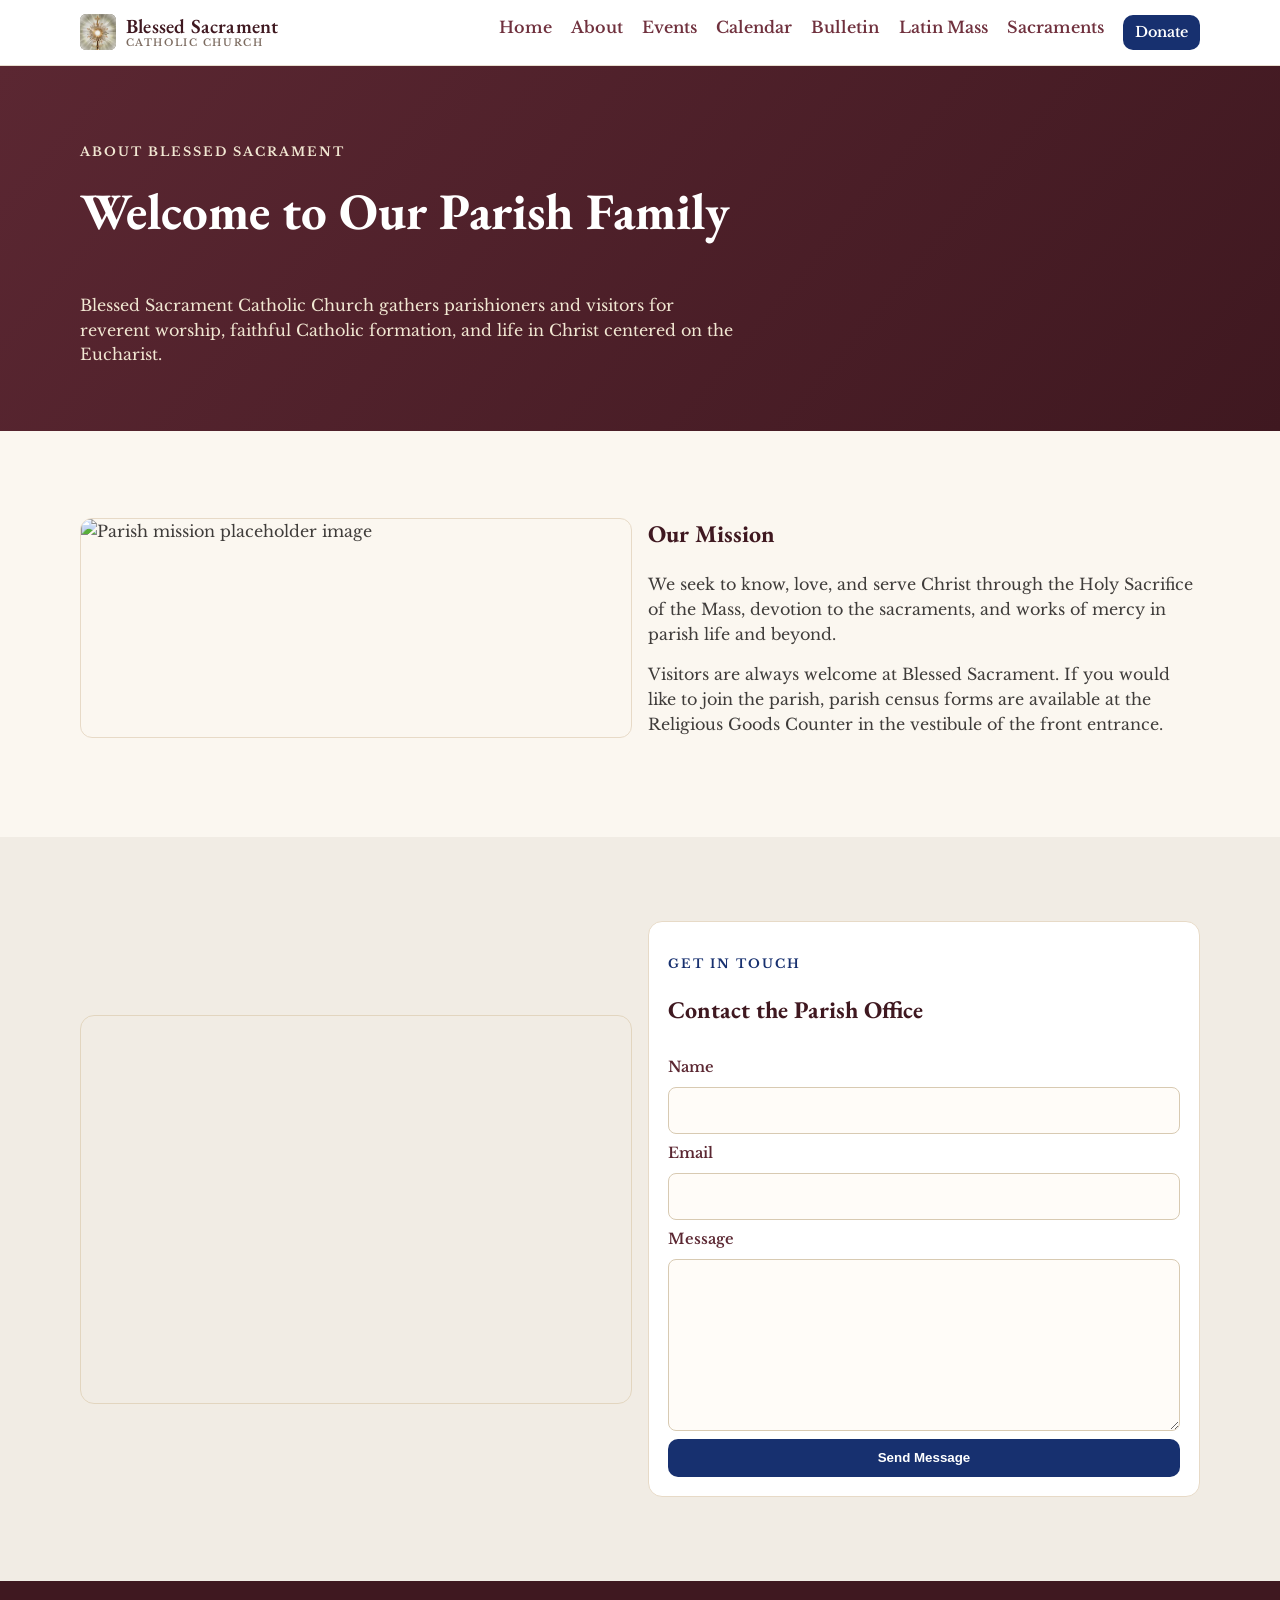
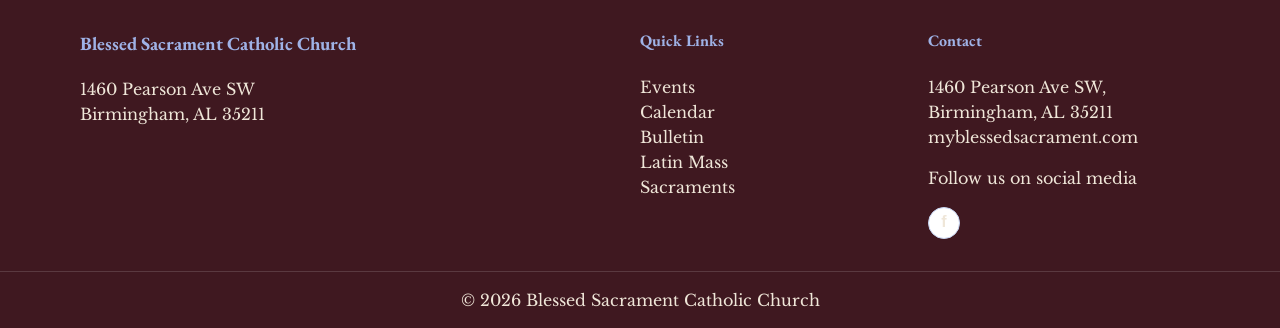
==== about.html @ d4fd8789 "initial development" ====
<!DOCTYPE html>
<html lang="en">
<head>
  <meta charset="UTF-8">
  <meta name="viewport" content="width=device-width, initial-scale=1.0">
  <title>About | Blessed Sacrament Catholic Church</title>
  <link rel="preconnect" href="https://fonts.googleapis.com">
  <link rel="preconnect" href="https://fonts.gstatic.com" crossorigin>
  <link href="https://fonts.googleapis.com/css2?family=EB+Garamond:wght@500;600;700&family=Libre+Baskerville:wght@400;700&display=swap" rel="stylesheet">
  <link rel="stylesheet" href="styles.css">
</head>
<body>
  <nav class="site-nav">
    <div class="container nav-inner">
      <a class="brand" href="index.html"><span class="brand-mark"><img src="assets/nav-icon.png" alt="Blessed Sacrament icon"></span><span class="brand-wordmark"><span class="brand-title">Blessed Sacrament</span><span class="brand-subtitle">Catholic Church</span></span></a>
      <button id="menu-toggle" class="menu-toggle" aria-label="Toggle menu">Menu</button>
      <ul id="nav-links" class="nav-links">
        <li><a href="index.html">Home</a></li>
        <li><a href="about.html">About</a></li>
        <li><a href="events.html">Events</a></li><li><a href="events.html#calendar">Calendar</a></li>
        <li><a href="bulletin.html">Bulletin</a></li>
        <li><a href="latin-mass.html">Latin Mass</a></li>
        <li><a href="sacraments.html">Sacraments</a></li>
        <li><a class="btn btn-primary btn-small" href="index.html#donate">Donate</a></li>
      </ul>
    </div>
  </nav>

  <main>
    <section class="page-header">
      <div class="container">
        <p class="kicker">About Blessed Sacrament</p>
        <h1>Welcome to Our Parish Family</h1>
        <p>Blessed Sacrament Catholic Church gathers parishioners and visitors for reverent worship, faithful Catholic formation, and life in Christ centered on the Eucharist.</p>
      </div>
    </section>

    <section class="section">
      <div class="container grid-2 align-center">
        <img class="placeholder-img" src="https://picsum.photos/seed/blessedmission/900/700" alt="Parish mission placeholder image">
        <div>
          <h2>Our Mission</h2>
          <p>We seek to know, love, and serve Christ through the Holy Sacrifice of the Mass, devotion to the sacraments, and works of mercy in parish life and beyond.</p>
          <p>Visitors are always welcome at Blessed Sacrament. If you would like to join the parish, parish census forms are available at the Religious Goods Counter in the vestibule of the front entrance.</p>
        </div>
      </div>
    </section>

    <section id="contact" class="section section-alt">
      <div class="container grid-2 align-center">
        <div class="map-wrap">
          <iframe
            title="Blessed Sacrament Catholic Church map"
            src="https://www.google.com/maps?q=1460+Pearson+Ave+SW+Birmingham+AL+35211&output=embed"
            loading="lazy"
            referrerpolicy="no-referrer-when-downgrade"></iframe>
        </div>
        <form class="contact-form" action="#" method="post">
          <p class="kicker">Get in Touch</p>
          <h2>Contact the Parish Office</h2>
          <label for="name">Name</label>
          <input id="name" name="name" type="text" required>
          <label for="email">Email</label>
          <input id="email" name="email" type="email" required>
          <label for="message">Message</label>
          <textarea id="message" name="message" rows="6" required></textarea>
          <button class="btn btn-primary" type="submit">Send Message</button>
        </form>
      </div>
    </section>
  </main>

  <footer class="site-footer">
    <div class="container footer-grid">
      <div>
        <h3>Blessed Sacrament Catholic Church</h3>
        <p>1460 Pearson Ave SW<br>Birmingham, AL 35211</p>
      </div>
      <div>
        <h4>Quick Links</h4>
        <ul>
          <li><a href="events.html">Events</a></li><li><a href="events.html#calendar">Calendar</a></li>
          <li><a href="bulletin.html">Bulletin</a></li>
          <li><a href="latin-mass.html">Latin Mass</a></li>
          <li><a href="sacraments.html">Sacraments</a></li>
        </ul>
      </div>
      <div>
        <h4>Contact</h4>
        <p>1460 Pearson Ave SW, Birmingham, AL 35211<br><a href="https://myblessedsacrament.com/" target="_blank" rel="noopener noreferrer">myblessedsacrament.com</a></p>
        <p>Follow us on social media</p>
        <div class="social-row">
          <a class="social-icon" href="https://www.facebook.com/pages/Blessed-Sacrament-Catholic-Church/217249931635364" target="_blank" rel="noopener noreferrer" aria-label="Blessed Sacrament Facebook">f</a>
        </div>
      </div>
    </div>
    <p class="copyright">© <span id="year"></span> Blessed Sacrament Catholic Church</p>
  </footer>
  <script src="script.js"></script>
</body>
</html>
---- styles.css ----
:root {
  --burgundy-900: #3f1820;
  --burgundy-800: #5b2732;
  --burgundy-700: #70313e;
  --gold-500: #17306f;
  --gold-300: #9fb2e6;
  --cream-50: #fbf7f0;
  --stone-100: #f1ece4;
  --slate-700: #3f3c3a;
  --white: #ffffff;
}

*,
*::before,
*::after {
  box-sizing: border-box;
}

body {
  margin: 0;
  font-family: "Libre Baskerville", Georgia, serif;
  color: var(--slate-700);
  background: var(--cream-50);
  line-height: 1.55;
}

html {
  scroll-behavior: smooth;
}

h1,
h2,
h3,
h4 {
  margin-top: 0;
  font-family: "EB Garamond", "Times New Roman", serif;
  color: var(--burgundy-900);
}

a {
  color: var(--burgundy-700);
  text-decoration: none;
}

a:hover {
  text-decoration: underline;
}

.container {
  width: min(1120px, 92%);
  margin: 0 auto;
}

.topbar {
  background: var(--burgundy-900);
  color: var(--stone-100);
  font-size: 0.9rem;
}

.topbar-inner {
  display: flex;
  justify-content: space-between;
  align-items: center;
  gap: 1rem;
  padding: 0.5rem 0;
}

.topbar a {
  color: var(--gold-300);
}

.site-nav {
  background: rgba(255, 255, 255, 0.95);
  border-bottom: 1px solid #e8ded0;
  position: sticky;
  top: 0;
  z-index: 100;
  transition: box-shadow 220ms ease, background-color 220ms ease;
}

.site-nav.nav-scrolled {
  box-shadow: 0 10px 28px rgba(63, 24, 32, 0.12);
  background: rgba(255, 255, 255, 0.98);
}

.nav-inner {
  display: flex;
  justify-content: space-between;
  align-items: center;
  padding: 0.9rem 0;
}

.brand {
  display: flex;
  align-items: center;
  gap: 0.6rem;
  font-weight: 600;
  color: var(--burgundy-900);
  line-height: 1.05;
  overflow: hidden;
}

.brand-mark {
  width: 2.25rem;
  height: 2.25rem;
  border-radius: 6px;
  display: grid;
  place-items: center;
  overflow: hidden;
  border: 0;
  background: transparent;
  animation: brandIconEnter 900ms cubic-bezier(0.17, 0.84, 0.44, 1) both;
  position: relative;
  box-shadow: 0 0 10px rgba(255, 255, 255, 0.95);
}

.brand-mark img {
  width: 100%;
  height: 100%;
  object-fit: contain;
}

.brand-mark::after {
  content: "";
  position: absolute;
  inset: 0;
  border-radius: 6px;
  pointer-events: none;
  background: radial-gradient(circle at center, transparent 62%, rgba(255, 255, 255, 0.96) 100%);
}

.brand-wordmark {
  display: grid;
  gap: 0.1rem;
}

.brand-title {
  font-family: "EB Garamond", "Times New Roman", serif;
  font-size: 1.25rem;
  letter-spacing: 0.01em;
  opacity: 0;
  transform: translateY(12px) scale(0.985);
  filter: blur(8px);
  animation: brandTitleReveal 1000ms cubic-bezier(0.16, 1, 0.3, 1) 140ms forwards;
}

.brand-subtitle {
  font-size: 0.62rem;
  letter-spacing: 0.16em;
  text-transform: uppercase;
  color: #7b6a5f;
  opacity: 0;
  transform: translateY(12px);
  filter: blur(6px);
  animation: brandSubtitleReveal 800ms cubic-bezier(0.16, 1, 0.3, 1) 320ms forwards;
}

.brand-title,
.brand-subtitle {
  position: relative;
}

.brand-title::after,
.brand-subtitle::after {
  content: "";
  position: absolute;
  inset: -2px -8px;
  background: linear-gradient(100deg, transparent 20%, rgba(193, 210, 255, 0.68) 50%, transparent 80%);
  transform: translateX(-115%);
  pointer-events: none;
  animation: brandSweep 900ms ease-out 420ms forwards;
}

.nav-links {
  list-style: none;
  display: flex;
  gap: 1.2rem;
  margin: 0;
  padding: 0;
}

.nav-links a {
  font-weight: 600;
}

.menu-toggle {
  display: none;
  border: 1px solid #d6c7ac;
  background: var(--white);
  color: var(--burgundy-800);
  border-radius: 8px;
  padding: 0.4rem 0.7rem;
}

.hero {
  position: relative;
  min-height: 68vh;
  display: grid;
  place-items: center;
  text-align: center;
  color: var(--white);
  background: linear-gradient(180deg, rgba(27, 8, 14, 0.24), rgba(27, 8, 14, 0.34)),
    url("BS_homepg_headerNEW.jpg")
      center/cover;
  padding: 5rem 0 8.25rem;
}

.hero-overlay {
  position: absolute;
  inset: 0;
  background: linear-gradient(145deg, rgba(91, 39, 50, 0.28), rgba(63, 24, 32, 0.45));
}

.hero-content {
  position: relative;
  z-index: 1;
  animation: heroFadeUp 900ms ease-out both;
  max-width: 36rem;
  margin-right: auto;
  text-align: left;
}

.kicker {
  text-transform: uppercase;
  letter-spacing: 0.16em;
  font-size: 0.78rem;
  font-weight: 700;
  color: var(--gold-500);
  margin-bottom: 0.6rem;
}

.hero .kicker {
  display: inline-block;
  color: #ffffff;
  background: rgba(18, 10, 13, 0.56);
  border: 1px solid rgba(255, 255, 255, 0.38);
  border-radius: 999px;
  padding: 0.34rem 0.72rem;
  text-shadow: 0 1px 2px rgba(0, 0, 0, 0.45);
}

.hero h1 {
  color: var(--white);
  font-size: clamp(2rem, 4.5vw, 3.75rem);
  line-height: 1.08;
  max-width: 14ch;
  margin-inline: 0;
  text-shadow: 0 2px 12px rgba(0, 0, 0, 0.42);
}

.verse {
  font-style: italic;
  color: #f2e6c9;
  font-size: 1.35rem;
  max-width: 14ch;
  margin: 0.4rem 0 0;
  text-align: left;
}

.hero-actions {
  display: flex;
  gap: 0.8rem;
  justify-content: flex-start;
  flex-wrap: wrap;
  margin-top: 1rem;
}

.btn {
  display: inline-block;
  padding: 0.72rem 1.15rem;
  border-radius: 10px;
  font-weight: 600;
  text-decoration: none;
  border: 0;
  cursor: pointer;
  transition: transform 200ms ease, box-shadow 200ms ease, filter 200ms ease;
}

.btn:hover,
.btn:focus-visible {
  transform: translateY(-2px);
  box-shadow: 0 10px 24px rgba(50, 23, 15, 0.18);
  text-decoration: none;
}

.btn-primary {
  background: var(--gold-500);
  color: #ffffff;
}

.btn-outline {
  border: 1px solid var(--burgundy-700);
  color: var(--burgundy-900);
  background: rgba(255, 255, 255, 0.85);
}

.hero .btn-outline {
  border: 1px solid #c1d2ff;
  color: var(--white);
  background: rgba(255, 255, 255, 0.07);
}

.btn-small {
  padding: 0.42rem 0.75rem;
  font-size: 0.9rem;
}

.quick-info {
  margin-top: -1.2rem;
  position: relative;
  z-index: 2;
}

.grid-3,
.grid-2,
.footer-grid {
  display: grid;
  gap: 1rem;
}

.grid-3 {
  grid-template-columns: repeat(3, minmax(0, 1fr));
}

.grid-2 {
  grid-template-columns: repeat(2, minmax(0, 1fr));
}

.card {
  background: var(--white);
  border: 1px solid #e8ded0;
  border-radius: 14px;
  padding: 1.35rem;
  box-shadow: 0 6px 24px rgba(63, 24, 32, 0.09);
  transition: transform 230ms ease, box-shadow 230ms ease;
}

.card:hover {
  transform: translateY(-4px);
  box-shadow: 0 14px 28px rgba(63, 24, 32, 0.15);
}

.section {
  padding: 5.25rem 0;
}

.page-header {
  background: linear-gradient(130deg, #5b2732 0%, #3f1820 100%);
  color: var(--white);
  padding: 4rem 0 3rem;
}

.page-header h1 {
  color: var(--white);
  font-size: clamp(2rem, 4.3vw, 3.2rem);
}

.page-header p {
  max-width: 60ch;
  color: #f1e7d2;
}

.section-alt {
  background: var(--stone-100);
}

.section-head {
  margin-bottom: 1.25rem;
}

.section-head h2 {
  font-size: clamp(1.9rem, 3.8vw, 2.8rem);
}

.feature {
  border-radius: 12px;
  border: 1px solid #e7dac7;
  background: var(--white);
  padding: 1.35rem;
  transition: transform 230ms ease, box-shadow 230ms ease;
}

.feature:hover {
  transform: translateY(-4px);
  box-shadow: 0 12px 24px rgba(63, 24, 32, 0.12);
}

.bulletin-box {
  background: var(--white);
  border-left: 5px solid var(--gold-500);
  border-radius: 12px;
  padding: 1.45rem;
}

.align-center {
  align-items: center;
}

.image-placeholder {
  min-height: 330px;
  border-radius: 14px;
  background: linear-gradient(145deg, #6b2f3b, #34141b);
  color: #f1dfb1;
  display: grid;
  place-items: center;
  font-size: 1.3rem;
}

.placeholder-img {
  display: block;
  width: 100%;
  max-width: 100%;
  height: 220px;
  object-fit: cover;
  border-radius: 12px;
  border: 1px solid #e7dac7;
  margin-bottom: 0.8rem;
}

.site-footer {
  background: var(--burgundy-900);
  color: #efe6d8;
  padding-top: 3rem;
}

.map-wrap {
  min-height: 380px;
  border-radius: 14px;
  overflow: hidden;
  border: 1px solid #e2d5bf;
}

.map-wrap iframe {
  width: 100%;
  height: 100%;
  min-height: 380px;
  border: 0;
}

.contact-form {
  background: var(--white);
  border: 1px solid #e7dac7;
  border-radius: 14px;
  padding: 1.2rem;
  display: grid;
  gap: 0.5rem;
}

.contact-form label {
  font-size: 0.92rem;
  font-weight: 600;
  color: var(--burgundy-800);
}

.contact-form input,
.contact-form select,
.contact-form textarea {
  width: 100%;
  border: 1px solid #d8cab2;
  border-radius: 8px;
  padding: 0.65rem;
  font: inherit;
  background: #fffcf8;
}

.contact-form textarea {
  resize: vertical;
}

.contact-form input:focus,
.contact-form select:focus,
.contact-form textarea:focus {
  outline: 2px solid #c7a24a;
  outline-offset: 1px;
}

.site-footer h3,
.site-footer h4 {
  color: var(--gold-300);
}

.footer-grid {
  grid-template-columns: 2fr 1fr 1fr;
}

.site-footer ul {
  list-style: none;
  padding: 0;
}

.site-footer a {
  color: #efe6d8;
}

.social-row {
  display: flex;
  align-items: center;
  gap: 0.7rem;
  margin-top: 0.5rem;
}

.social-icon {
  width: 2rem;
  height: 2rem;
  border-radius: 999px;
  display: inline-grid;
  place-items: center;
  background: #ffffff;
  color: #1d3f93;
  font-weight: 700;
  font-family: Arial, sans-serif;
  text-decoration: none;
  border: 1px solid #c7d5f3;
}

.social-icon:hover {
  transform: translateY(-1px);
  text-decoration: none;
}

.copyright {
  margin: 2rem 0 0;
  text-align: center;
  border-top: 1px solid rgba(255, 255, 255, 0.14);
  padding: 1rem 0;
}

.reveal {
  opacity: 0;
  transform: translateY(30px);
  transition: opacity 700ms ease, transform 700ms ease;
  transition-delay: var(--reveal-delay, 0ms);
  will-change: opacity, transform;
}

.reveal.in-view {
  opacity: 1;
  transform: translateY(0);
}

@keyframes heroFadeUp {
  from {
    opacity: 0;
    transform: translateY(14px);
  }
  to {
    opacity: 1;
    transform: translateY(0);
  }
}

@keyframes brandIconEnter {
  0% {
    opacity: 0;
    transform: translateY(6px) scale(0.7) rotate(-8deg);
    filter: blur(5px);
  }
  65% {
    opacity: 1;
    transform: translateY(0) scale(1.06) rotate(0deg);
    filter: blur(0);
  }
  100% {
    opacity: 1;
    transform: translateY(0) scale(1);
    filter: blur(0);
  }
}

@keyframes brandTitleReveal {
  0% {
    opacity: 0;
    transform: translateY(12px) scale(0.985);
    filter: blur(8px);
  }
  60% {
    opacity: 1;
    transform: translateY(0) scale(1.01);
    filter: blur(0);
  }
  100% {
    opacity: 1;
    transform: translateY(0) scale(1);
    filter: blur(0);
  }
}

@keyframes brandSubtitleReveal {
  from {
    opacity: 0;
    transform: translateY(12px);
    filter: blur(6px);
  }
  to {
    opacity: 1;
    transform: translateY(0);
    filter: blur(0);
  }
}

@keyframes brandSweep {
  to {
    transform: translateX(115%);
  }
}

@media (prefers-reduced-motion: reduce) {
  html {
    scroll-behavior: auto;
  }

  *,
  *::before,
  *::after {
    animation: none !important;
    transition: none !important;
  }

  .reveal {
    opacity: 1;
    transform: none;
  }

  .brand-mark,
  .brand-title,
  .brand-subtitle {
    opacity: 1;
    transform: none;
    filter: none;
  }

  .brand-title::after,
  .brand-subtitle::after {
    display: none;
  }
}

@media (max-width: 900px) {
  .grid-3 {
    grid-template-columns: 1fr;
  }

  .grid-2,
  .footer-grid {
    grid-template-columns: 1fr;
  }

  .menu-toggle {
    display: block;
  }

  .nav-links {
    position: absolute;
    right: 4%;
    top: 4.2rem;
    width: min(260px, 92vw);
    flex-direction: column;
    background: var(--white);
    border: 1px solid #e8ded0;
    border-radius: 10px;
    padding: 0.9rem;
    display: none;
  }

  .nav-links.open {
    display: flex;
  }
}

@media (max-width: 1200px) {
  .hero {
    padding-bottom: 9.25rem;
  }

  .quick-info {
    margin-top: -0.4rem;
  }
}
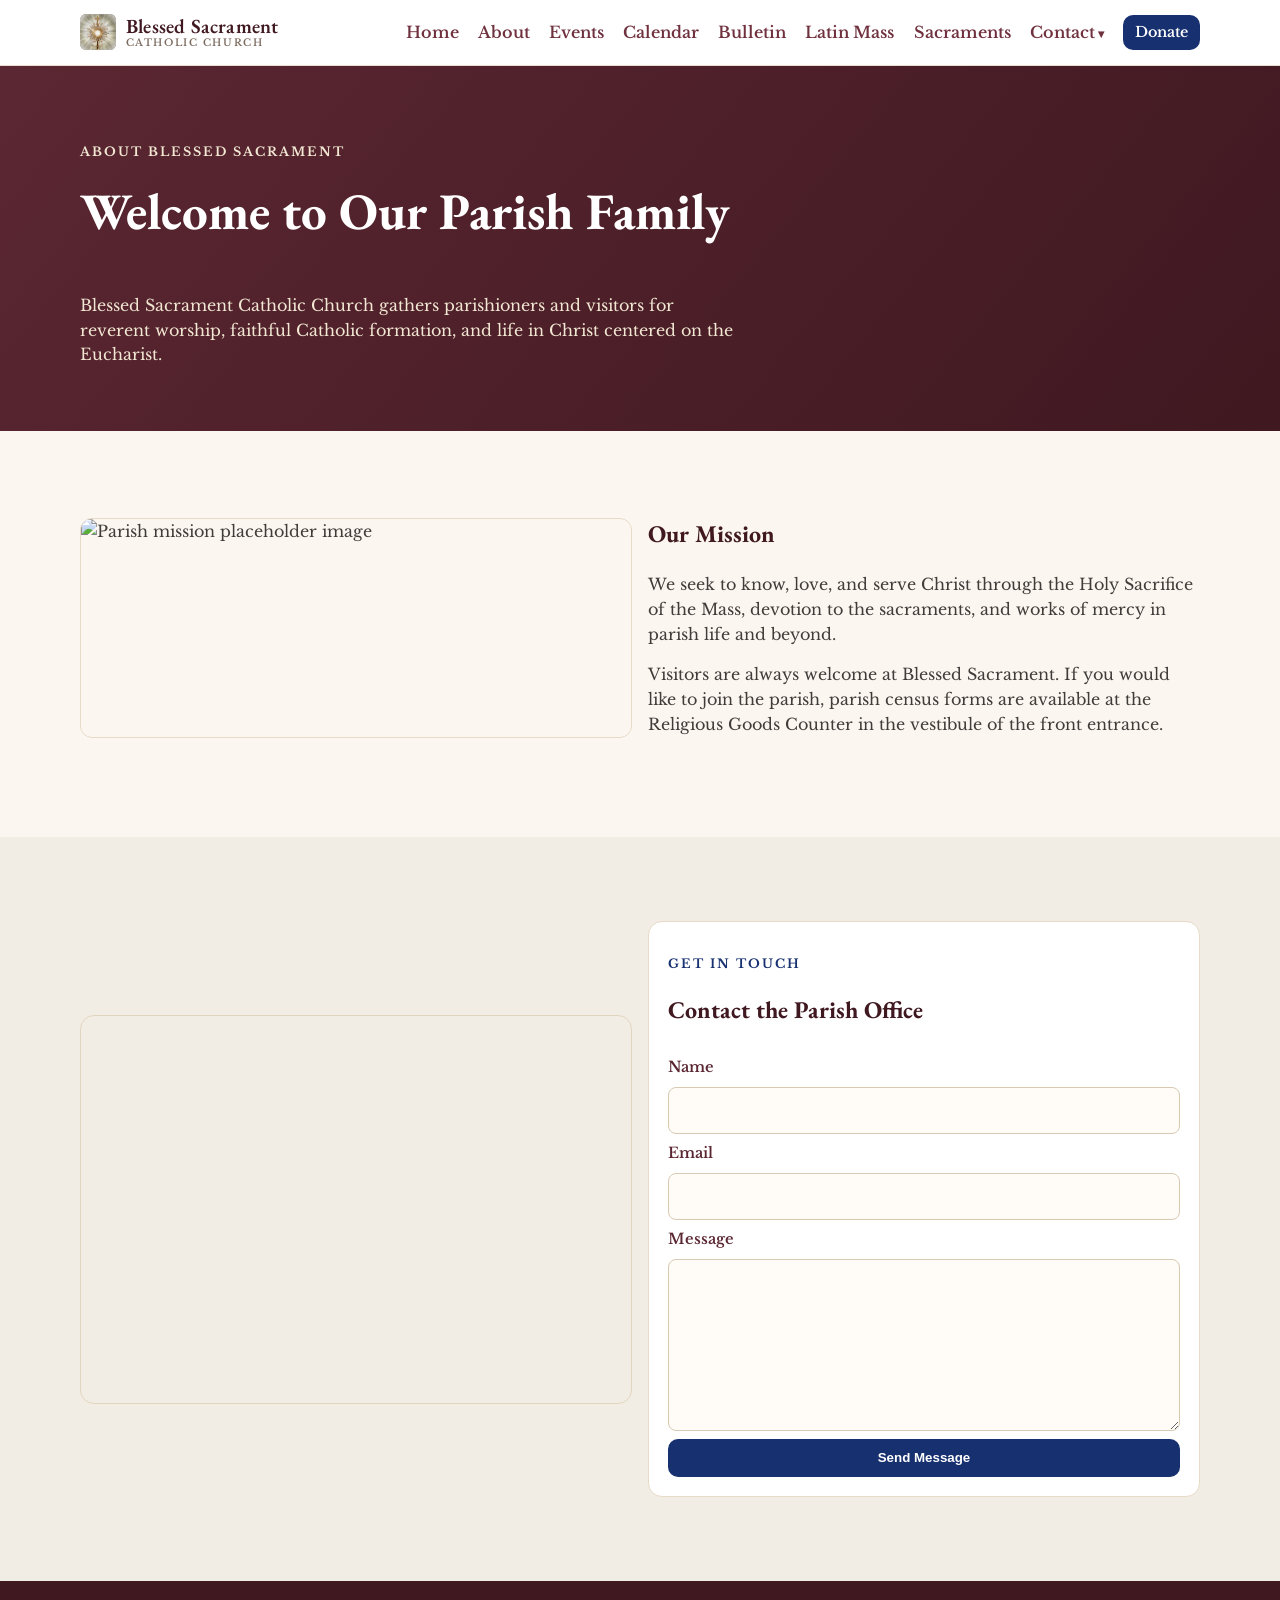
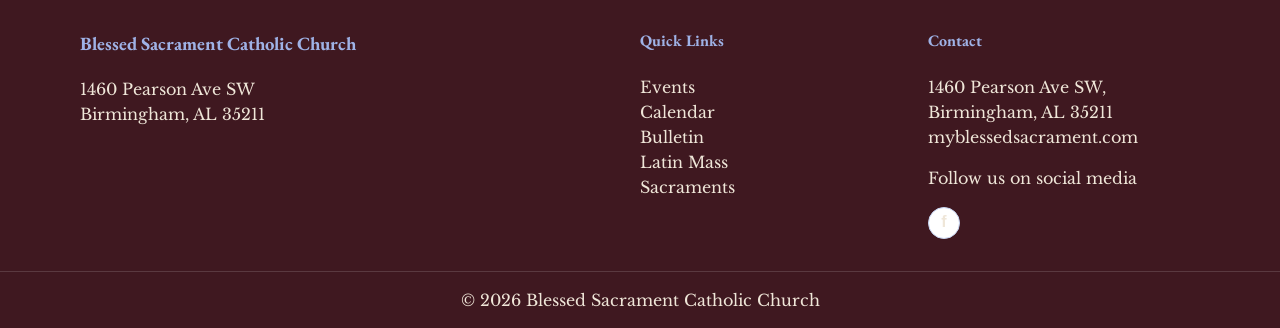
==== commit 3ab79398: "staff page added" ====
--- a/about.html
+++ b/about.html
@@ -12,16 +12,24 @@
 <body>
   <nav class="site-nav">
     <div class="container nav-inner">
-      <a class="brand" href="index.html"><span class="brand-mark"><img src="assets/nav-icon.png" alt="Blessed Sacrament icon"></span><span class="brand-wordmark"><span class="brand-title">Blessed Sacrament</span><span class="brand-subtitle">Catholic Church</span></span></a>
+      <a class="brand" href="/"><span class="brand-mark"><img src="assets/nav-icon.png" alt="Blessed Sacrament icon"></span><span class="brand-wordmark"><span class="brand-title">Blessed Sacrament</span><span class="brand-subtitle">Catholic Church</span></span></a>
       <button id="menu-toggle" class="menu-toggle" aria-label="Toggle menu">Menu</button>
       <ul id="nav-links" class="nav-links">
-        <li><a href="index.html">Home</a></li>
-        <li><a href="about.html">About</a></li>
-        <li><a href="events.html">Events</a></li><li><a href="events.html#calendar">Calendar</a></li>
-        <li><a href="bulletin.html">Bulletin</a></li>
-        <li><a href="latin-mass.html">Latin Mass</a></li>
-        <li><a href="sacraments.html">Sacraments</a></li>
-        <li><a class="btn btn-primary btn-small" href="index.html#donate">Donate</a></li>
+        <li><a href="/">Home</a></li>
+        <li><a href="about">About</a></li>
+        <li><a href="events">Events</a></li>
+        <li><a href="calendar">Calendar</a></li>
+        <li><a href="bulletin">Bulletin</a></li>
+        <li><a href="latin-mass">Latin Mass</a></li>
+        <li><a href="sacraments">Sacraments</a></li>
+        <li class="has-dropdown">
+          <button class="nav-drop-toggle" type="button" aria-expanded="false">Contact</button>
+          <ul class="nav-dropdown">
+            <li><a href="staff">Staff</a></li>
+            <li><a href="become-parishioner">Become a Parishioner</a></li>
+          </ul>
+        </li>
+        <li><a class="btn btn-primary btn-small" href="/#donate">Donate</a></li>
       </ul>
     </div>
   </nav>
@@ -79,10 +87,10 @@
       <div>
         <h4>Quick Links</h4>
         <ul>
-          <li><a href="events.html">Events</a></li><li><a href="events.html#calendar">Calendar</a></li>
-          <li><a href="bulletin.html">Bulletin</a></li>
-          <li><a href="latin-mass.html">Latin Mass</a></li>
-          <li><a href="sacraments.html">Sacraments</a></li>
+          <li><a href="events">Events</a></li><li><a href="calendar">Calendar</a></li>
+          <li><a href="bulletin">Bulletin</a></li>
+          <li><a href="latin-mass">Latin Mass</a></li>
+          <li><a href="sacraments">Sacraments</a></li>
         </ul>
       </div>
       <div>
@@ -99,3 +107,5 @@
   <script src="script.js"></script>
 </body>
 </html>
+
+
--- a/styles.css
+++ b/styles.css
@@ -49,6 +49,10 @@
 .container {
   width: min(1120px, 92%);
   margin: 0 auto;
+}
+
+.container-wide {
+  width: min(1320px, 96%);
 }
 
 .topbar {
@@ -177,10 +181,80 @@
   gap: 1.2rem;
   margin: 0;
   padding: 0;
+  align-items: center;
 }
 
 .nav-links a {
   font-weight: 600;
+}
+
+.has-dropdown {
+  position: relative;
+  padding-bottom: 0.7rem;
+  margin-bottom: -0.7rem;
+}
+
+.has-dropdown::after {
+  content: "";
+  position: absolute;
+  left: 0;
+  top: 100%;
+  width: 100%;
+  height: 0.65rem;
+}
+
+.nav-drop-toggle {
+  border: 0;
+  background: transparent;
+  font: inherit;
+  font-weight: 600;
+  color: var(--burgundy-700);
+  cursor: pointer;
+  padding: 0;
+}
+
+.nav-drop-toggle::after {
+  content: " \25BE";
+  font-size: 0.72em;
+}
+
+.nav-dropdown {
+  list-style: none;
+  position: absolute;
+  top: 100%;
+  left: 0;
+  min-width: 220px;
+  margin: 0;
+  padding: 0.7rem 0.55rem 0.55rem;
+  border: 1px solid #e8ded0;
+  border-radius: 10px;
+  background: #fff;
+  box-shadow: 0 10px 22px rgba(29, 20, 17, 0.12);
+  display: none;
+  z-index: 120;
+}
+
+.nav-dropdown li + li {
+  margin-top: 0.25rem;
+}
+
+.nav-dropdown a {
+  display: block;
+  padding: 0.45rem 0.5rem;
+  border-radius: 6px;
+}
+
+.nav-dropdown a:hover {
+  background: #f5ede5;
+  text-decoration: none;
+}
+
+.has-dropdown:hover .nav-dropdown,
+.has-dropdown:hover > .nav-dropdown,
+.has-dropdown > .nav-dropdown:hover,
+.has-dropdown:focus-within .nav-dropdown,
+.has-dropdown.open .nav-dropdown {
+  display: block;
 }
 
 .menu-toggle {
@@ -324,6 +398,13 @@
 
 .grid-2 {
   grid-template-columns: repeat(2, minmax(0, 1fr));
+}
+
+.staff-stack {
+  display: grid;
+  grid-template-columns: 1fr;
+  gap: 1.9rem;
+  padding-inline: 0.9rem;
 }
 
 .card {
@@ -665,6 +746,23 @@
   .nav-links.open {
     display: flex;
   }
+
+  .has-dropdown {
+    width: 100%;
+  }
+
+  .nav-drop-toggle {
+    width: 100%;
+    text-align: left;
+  }
+
+  .nav-dropdown {
+    position: static;
+    min-width: 0;
+    margin-top: 0.45rem;
+    box-shadow: none;
+    border-color: #eee3d5;
+  }
 }
 
 @media (max-width: 1200px) {
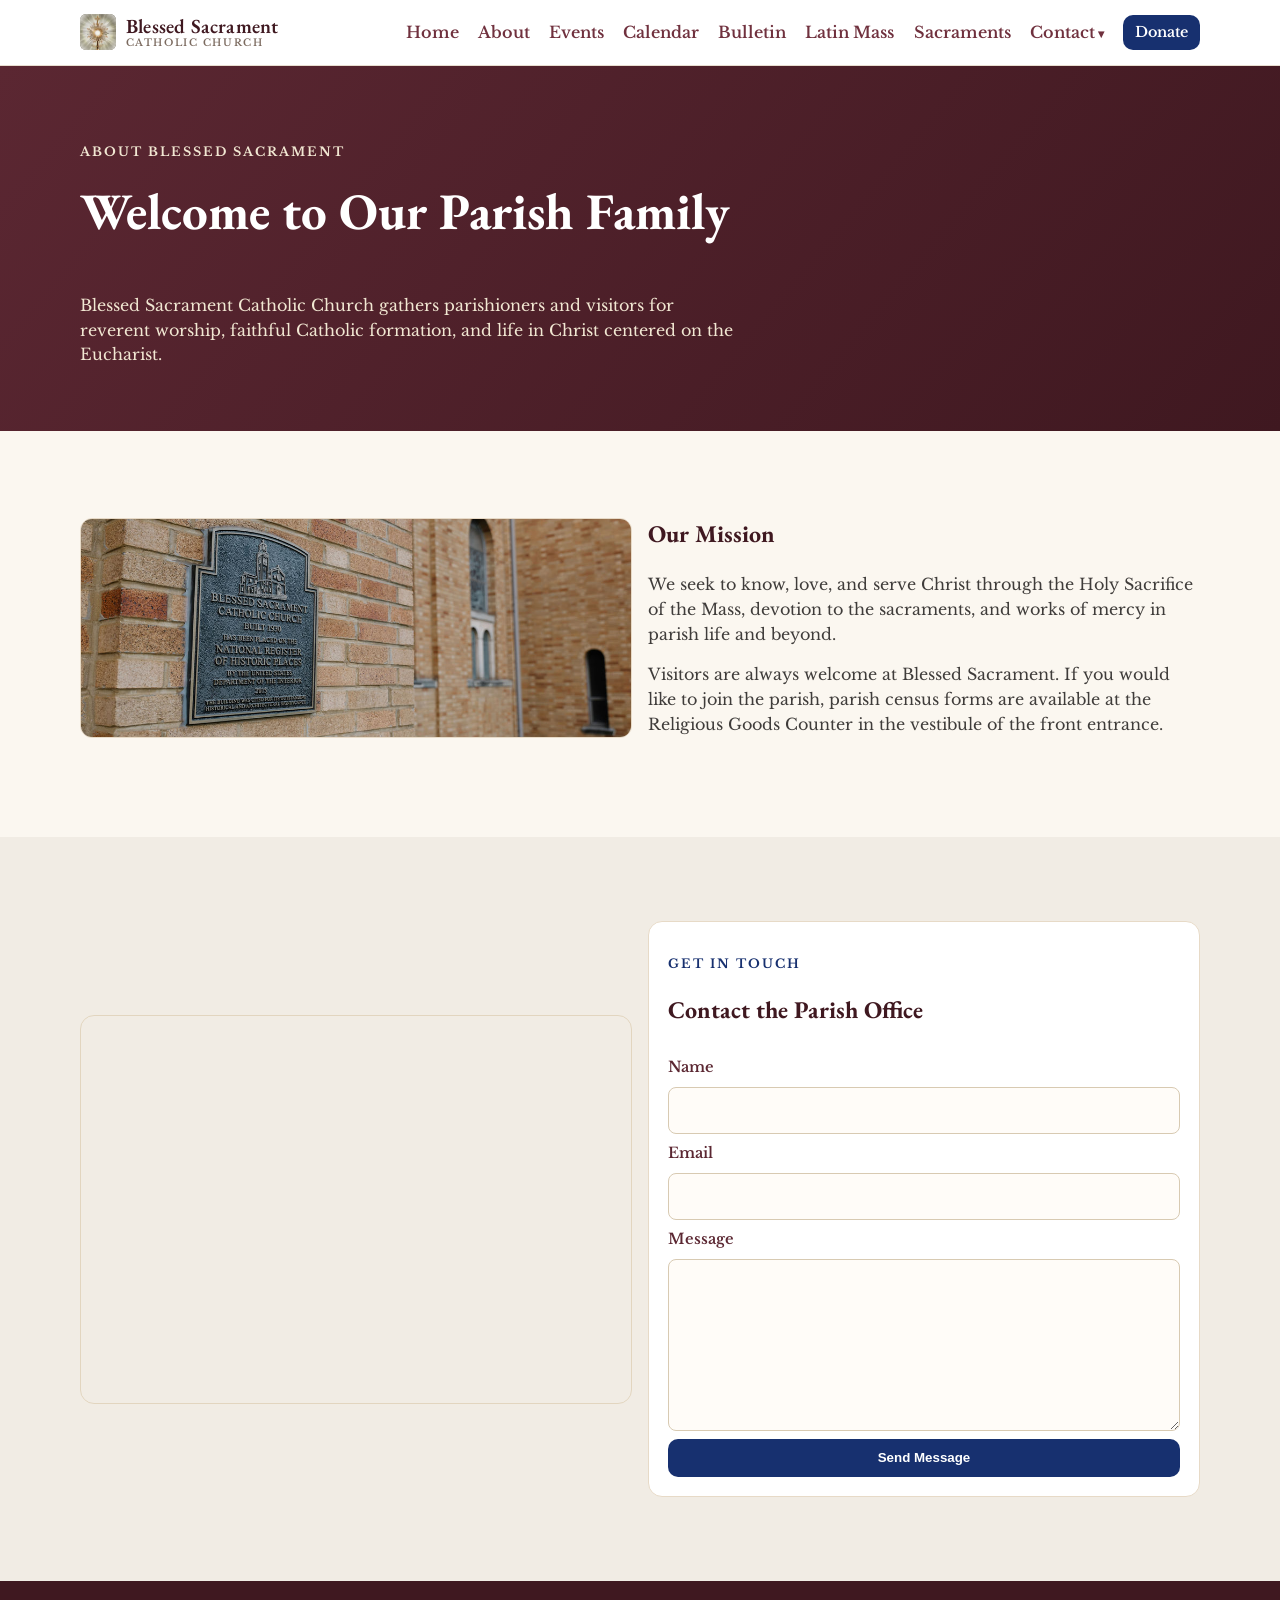
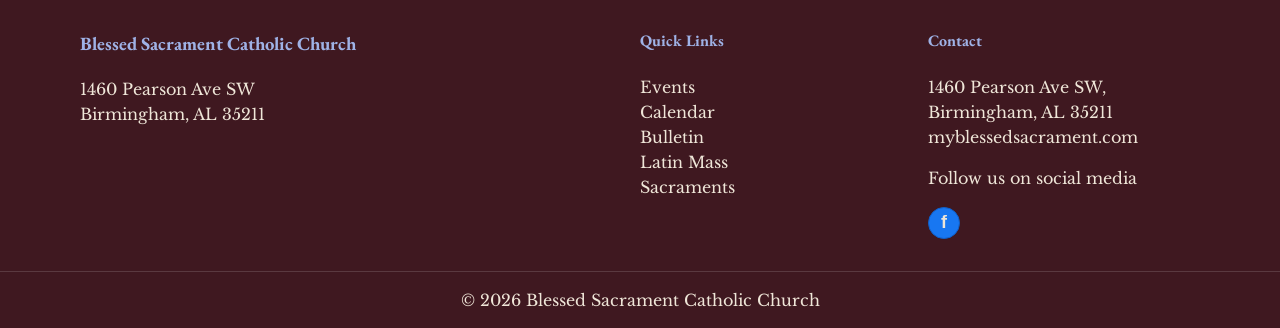
==== commit 33e7a89d: "used our photos instead of stock photos" ====
--- a/about.html
+++ b/about.html
@@ -12,10 +12,10 @@
 <body>
   <nav class="site-nav">
     <div class="container nav-inner">
-      <a class="brand" href="/"><span class="brand-mark"><img src="assets/nav-icon.png" alt="Blessed Sacrament icon"></span><span class="brand-wordmark"><span class="brand-title">Blessed Sacrament</span><span class="brand-subtitle">Catholic Church</span></span></a>
+      <a class="brand" href="index.html"><span class="brand-mark"><img src="assets/nav-icon.png" alt="Blessed Sacrament icon"></span><span class="brand-wordmark"><span class="brand-title">Blessed Sacrament</span><span class="brand-subtitle">Catholic Church</span></span></a>
       <button id="menu-toggle" class="menu-toggle" aria-label="Toggle menu">Menu</button>
       <ul id="nav-links" class="nav-links">
-        <li><a href="/">Home</a></li>
+        <li><a href="index.html">Home</a></li>
         <li><a href="about">About</a></li>
         <li><a href="events">Events</a></li>
         <li><a href="calendar">Calendar</a></li>
@@ -29,7 +29,7 @@
             <li><a href="become-parishioner">Become a Parishioner</a></li>
           </ul>
         </li>
-        <li><a class="btn btn-primary btn-small" href="/#donate">Donate</a></li>
+        <li><a class="btn btn-primary btn-small" href="index.html#donate">Donate</a></li>
       </ul>
     </div>
   </nav>
@@ -45,7 +45,7 @@
 
     <section class="section">
       <div class="container grid-2 align-center">
-        <img class="placeholder-img" src="https://picsum.photos/seed/blessedmission/900/700" alt="Parish mission placeholder image">
+        <img class="placeholder-img" src="assets/All_Photos/bradleyburckel-30.jpg" alt="National Register of Historic Places plaque at Blessed Sacrament Catholic Church">
         <div>
           <h2>Our Mission</h2>
           <p>We seek to know, love, and serve Christ through the Holy Sacrifice of the Mass, devotion to the sacraments, and works of mercy in parish life and beyond.</p>
--- a/styles.css
+++ b/styles.css
@@ -274,7 +274,7 @@
   text-align: center;
   color: var(--white);
   background: linear-gradient(180deg, rgba(27, 8, 14, 0.24), rgba(27, 8, 14, 0.34)),
-    url("BS_homepg_headerNEW.jpg")
+    url("assets/All_Photos/bradleyburckel-55.jpg")
       center/cover;
   padding: 5rem 0 8.25rem;
 }
@@ -586,16 +586,19 @@
   border-radius: 999px;
   display: inline-grid;
   place-items: center;
-  background: #ffffff;
-  color: #1d3f93;
+  background: #1877f2;
+  color: #ffffff;
   font-weight: 700;
   font-family: Arial, sans-serif;
+  font-size: 1.12rem;
+  line-height: 1;
   text-decoration: none;
-  border: 1px solid #c7d5f3;
+  border: 1px solid #0f5fc9;
 }
 
 .social-icon:hover {
   transform: translateY(-1px);
+  background: #166fe5;
   text-decoration: none;
 }
 
